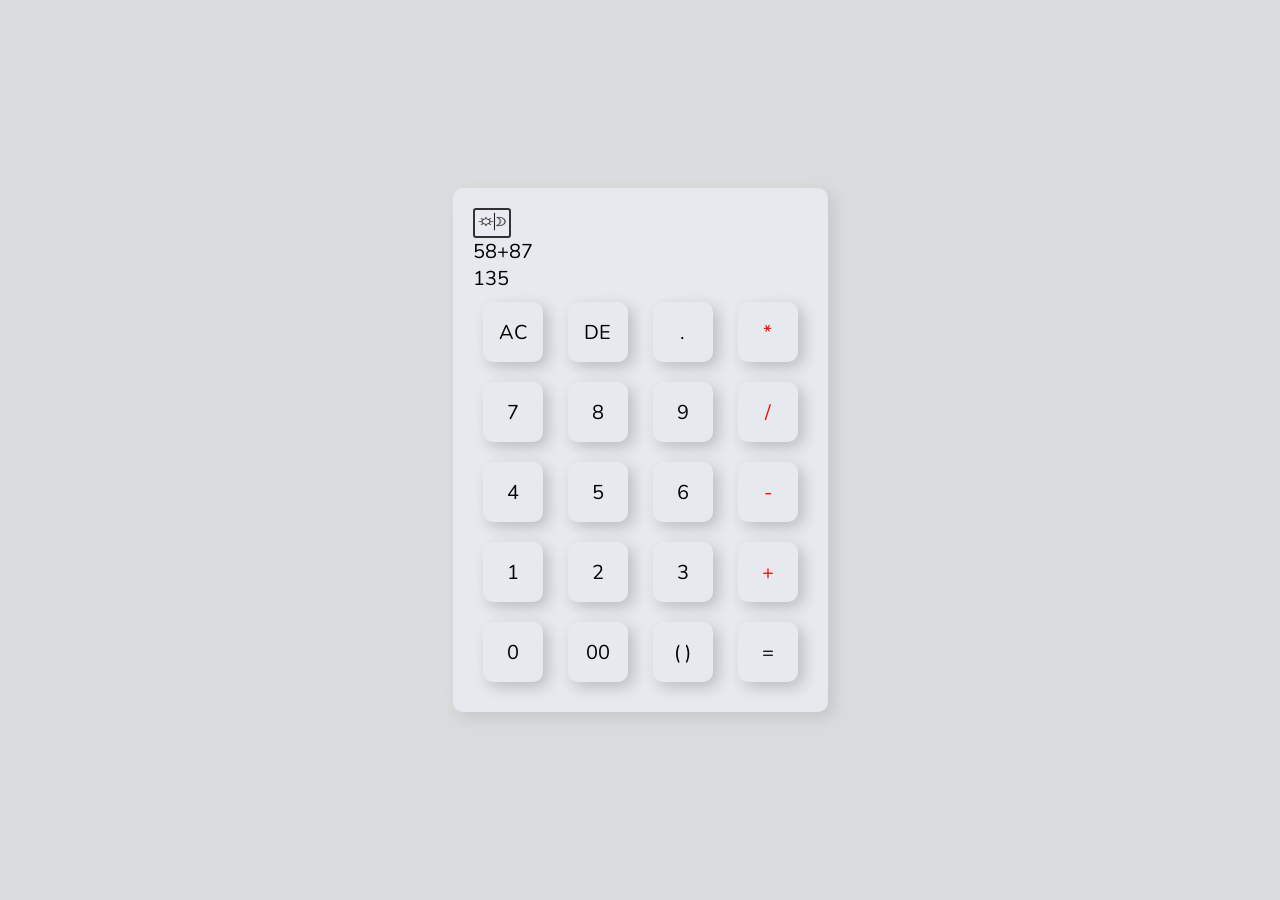
==== calculator.html @ 01ff297d "calculator" ====
<!DOCTYPE html>
<html lang="en">
  <head>
    <meta charset="UTF-8" />
    <meta http-equiv="X-UA-Compatible" content="IE=edge" />
    <meta name="viewport" content="width=device-width, initial-scale=1.0" />
    <title>Calculator By Atish</title>
    <link rel="stylesheet" href="calculator.css">
    <link rel="stylesheet" href="dark.css" disabled>
    <!-- <link rel="stylesheet" href="https://cdn.jsdelivr.net/npm/bootstrap@5.3.0-alpha1/dist/css/bootstrap.min.css -->
    <!-- "> -->
    <style>
      @import url("https://fonts.googleapis.com/css2?family=Nunito:wght@300;400;500;600;700&display=swap");
    </style>
  </head>

  <body>
   
    <div class="container dark">
      <div class="calculator dark">
        <button id="dark-mode-toggle" >
        <img class="myImg" src="day-and-night.png" alt="The Pulpit Rock" width="30" height="19"></button>
        <form>
         <div class="disply">
          <div class="disply_input">
58+87</div>
          <div class="disply_output">135</div>
         </div>
          <div>
            <input type="button" value="AC" class="all-clear" />
            <input type="button" value="DE" class="delete" />
            <input type="button" value="." class="button" />
            <input type="button" value="*" class="operator button" />
          </div>
          <div>
            <input type="button" value="7" class="button" />
            <input type="button" value="8" class="button" />
            <input type="button" value="9" class="button" />
            <input type="button" value="/" class="operator button" />
          </div>
          <div>
            <input type="button" value="4" class="button" />
            <input type="button" value="5" class="button" />
            <input type="button" value="6" class="button" />
            <input type="button" value="-" class="operator button" />
          </div>
          <div>
            <input type="button" value="1" class="button" />
            <input type="button" value="2" class="button" />
            <input type="button" value="3" class="button" />
            <input type="button" value="+" class="operator button" />
          </div>
          <div>
            <input type="button" value="0" class="button" />
            <input type="button" value="00" class="button" />
            <input type="button" value="( )" class="button" />
            <input type="button" value="=" class="equal button" />
          </div>
        </form>
      </div>
    </div>
    <script src="calculator.js"></script>
  
      </script>
  </body>
</html>
---- calculator.css ----
* {
  margin: 0;
  padding: 0;
  font-family: "Nunito", sans-serif;
  box-sizing: border-box;
}
* {
  box-sizing: border-box;
}
body {
  display: flex;
  justify-content: center;
  align-items: center;
  height: 100vh;
  margin: 0;
  transition: background 0.2s linear;
}
#dark-mode{
}
body.dark {
  background-color: #292c35;
}
.checkbox {
  opacity: 0;
  position: absolute;
}

.label {
  width: 50px;
  height: 26px;
  background-color:#111;
  display: flex;
  border-radius:50px;
  align-items: center;
  justify-content: space-between;
  padding: 5px;
  position: relative;
  transform: scale(1.5);
}
#dark-mode-toggle{
  background-color: rgb(234, 234, 243);color: rgb(13, 12, 12);padding:2px;border:2px rgb(51, 50, 50) solid;font-size:1.5 rem;
font-family: 'Franklin Gothic Medium', 'Arial Narrow', Arial, sans-serif;border-radius: 3px;
}
.container {
  height: 100vh;
  width: 100%;
  display: flex;
  align-items: center;
  justify-content: center;
  background-color: #dadbdd;
}
.calculator {
  background: #e6eaef;
  padding: 20px;
  border-radius: 10px;box-shadow: -8px -5px 21px rgba(255, 255, 255, 0.1),
  5px 5px 15px rgba(0, 5, 5, 0.1);font-size: 20px;
}
.calculator form input {
  border: 0;
  outline: 0;
  width: 60px;
  height: 60px;
  margin: 10px;
  cursor: pointer;
  color: black;
  border-radius: 10px;
  background: transparent;
  box-shadow: -8px -5px 21px rgba(255, 255, 255, 0.1),
    5px 5px 15px rgba(0, 5, 5, 0.2);font-size: 20px;
}
form .display{
  display: flex;justify-content: flex-end;margin: 20px 0;
}
form .display .disply_input{
  flex: 1;text-align: right;font-size: 40px;color: black;
}
form .display .disply_output{ f
  flex: 1;text-align: right;font-size: 40px;color: black;
}
.calculator form input.operator{
  color: red;
}
.calculator form input .equal{
  background-color: rgb(240, 233, 233);
}
---- dark.css ----
* {
    margin: 0;
    padding: 0;
    font-family: "Nunito", sans-serif;
    box-sizing: border-box;
  }
  .container {
    height: 100vh;
    width: 100%;
    display: flex;
    align-items: center;
    justify-content: center;
    background-color: #191d25;
  }
  .calculator {
    background: #181c20;
    padding: 20px;
    border-radius: 10px;box-shadow: -8px -5px 21px rgba(255, 255, 255, 0.1),
    5px 5px 15px rgba(0, 5, 5, 0.1);font-size: 20px;
  }
  .calculator form input {
    border: 0;
    outline: 0;
    width: 60px;
    height: 60px;
    margin: 10px;
    cursor: pointer;
    color: rgb(242, 234, 234);
    border-radius: 10px;
    background: transparent;
    box-shadow: -8px -5px 21px rgba(255, 255, 255, 0.1),
      5px 10px 5px rgba(0, 5, 5, 0.2);font-size: 20px;
  }

  #dark-mode-toggle{
    background-color: rgb(23, 23, 24);color:reverse;padding:2px;border:2px rgb(51, 50, 50) solid;font-size:1.5 rem;
  font-family: 'Franklin Gothic Medium', 'Arial Narrow', Arial, sans-serif;border-radius: 3px;
  }
  form .display{
    display: flex;justify-content: flex-end;margin: 20px 0;
  }
  form .display input{
    flex: 1;text-align: right;font-size: 40px;box-shadow: none;color: rgb(231, 209, 209);
  }
  .calculator form input.operator{
    color: red;
  }
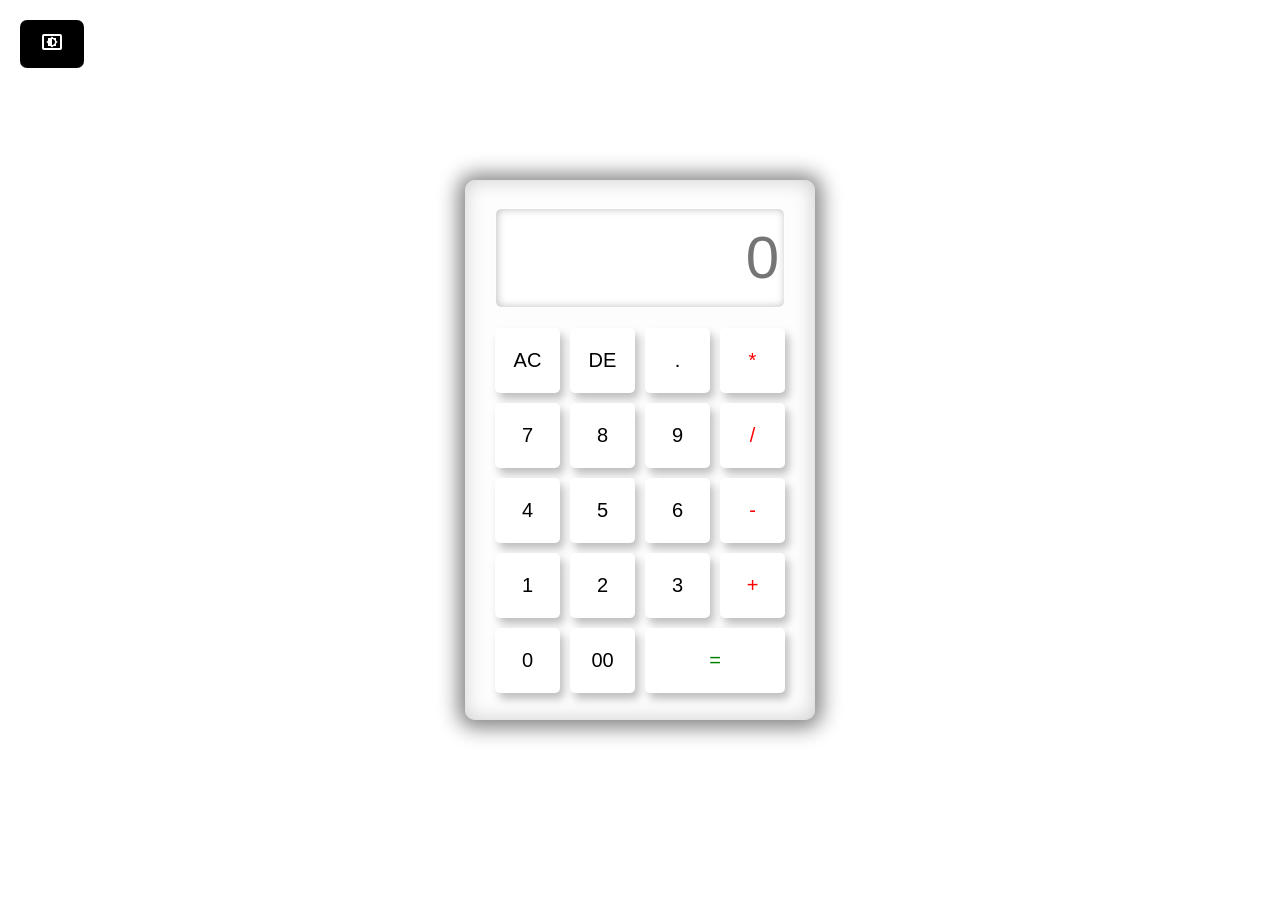
==== commit 5d6306cb: "UI change" ====
--- a/calculator.html
+++ b/calculator.html
@@ -2,65 +2,51 @@
 <html lang="en">
   <head>
     <meta charset="UTF-8" />
-    <meta http-equiv="X-UA-Compatible" content="IE=edge" />
     <meta name="viewport" content="width=device-width, initial-scale=1.0" />
-    <title>Calculator By Atish</title>
-    <link rel="stylesheet" href="calculator.css">
-    <link rel="stylesheet" href="dark.css" disabled>
-    <!-- <link rel="stylesheet" href="https://cdn.jsdelivr.net/npm/bootstrap@5.3.0-alpha1/dist/css/bootstrap.min.css -->
-    <!-- "> -->
-    <style>
-      @import url("https://fonts.googleapis.com/css2?family=Nunito:wght@300;400;500;600;700&display=swap");
-    </style>
+    <title>Calculator by Atish</title>
+    <link rel="stylesheet" href="calculator.css" />
+    <link
+      rel="stylesheet"
+      href="https://fonts.googleapis.com/css2?family=Material+Symbols+Outlined:opsz,wght,FILL,GRAD@24,400,0,0"
+    />
   </head>
-
   <body>
-   
-    <div class="container dark">
-      <div class="calculator dark">
-        <button id="dark-mode-toggle" >
-        <img class="myImg" src="day-and-night.png" alt="The Pulpit Rock" width="30" height="19"></button>
-        <form>
-         <div class="disply">
-          <div class="disply_input">
-58+87</div>
-          <div class="disply_output">135</div>
-         </div>
-          <div>
-            <input type="button" value="AC" class="all-clear" />
-            <input type="button" value="DE" class="delete" />
-            <input type="button" value="." class="button" />
-            <input type="button" value="*" class="operator button" />
-          </div>
-          <div>
-            <input type="button" value="7" class="button" />
-            <input type="button" value="8" class="button" />
-            <input type="button" value="9" class="button" />
-            <input type="button" value="/" class="operator button" />
-          </div>
-          <div>
-            <input type="button" value="4" class="button" />
-            <input type="button" value="5" class="button" />
-            <input type="button" value="6" class="button" />
-            <input type="button" value="-" class="operator button" />
-          </div>
-          <div>
-            <input type="button" value="1" class="button" />
-            <input type="button" value="2" class="button" />
-            <input type="button" value="3" class="button" />
-            <input type="button" value="+" class="operator button" />
-          </div>
-          <div>
-            <input type="button" value="0" class="button" />
-            <input type="button" value="00" class="button" />
-            <input type="button" value="( )" class="button" />
-            <input type="button" value="=" class="equal button" />
-          </div>
-        </form>
+    <div class="container">
+      <div class="darkTogglebtn">
+        <span class="material-symbols-outlined"> settings_brightness </span>
+      </div>
+      <div class="calculator">
+        <input type="text" placeholder="0" />
+        <div class="layer">
+          <button value="AC">AC</button>
+          <button>DE</button>
+          <button>.</button>
+          <button class="operator">*</button>
+        </div>
+        <div class="layer">
+          <button>7</button>
+          <button>8</button>
+          <button>9</button>
+          <button class="operator">/</button>
+        </div>
+        <div class="layer">
+          <button>4</button>
+          <button>5</button>
+          <button>6</button>
+          <button class="operator">-</button>
+        </div>
+        <div class="layer">
+          <button>1</button>
+          <button>2</button>
+          <button>3</button>
+          <button class="operator">+</button>
+        </div>
+        <div class="layer">
+          <button>0</button>
+          <button>00</button>
+          <button class="equal">=</button>
+        </div>
       </div>
     </div>
-    <script src="calculator.js"></script>
-  
-      </script>
   </body>
 </html>
--- a/calculator.css
+++ b/calculator.css
@@ -1,85 +1,93 @@
+@import url("https://fonts.googleapis.com/css2?family=Nunito:wght@300;400;500;600;700&display=swap");
+@import url("https://fonts.googleapis.com/css2?family=Micro+5&display=swap");
 * {
   margin: 0;
   padding: 0;
-  font-family: "Nunito", sans-serif;
+
   box-sizing: border-box;
-}
-* {
-  box-sizing: border-box;
-}
-body {
-  display: flex;
-  justify-content: center;
-  align-items: center;
-  height: 100vh;
-  margin: 0;
-  transition: background 0.2s linear;
-}
-#dark-mode{
-}
-body.dark {
-  background-color: #292c35;
-}
-.checkbox {
-  opacity: 0;
-  position: absolute;
-}
-
-.label {
-  width: 50px;
-  height: 26px;
-  background-color:#111;
-  display: flex;
-  border-radius:50px;
-  align-items: center;
-  justify-content: space-between;
-  padding: 5px;
-  position: relative;
-  transform: scale(1.5);
-}
-#dark-mode-toggle{
-  background-color: rgb(234, 234, 243);color: rgb(13, 12, 12);padding:2px;border:2px rgb(51, 50, 50) solid;font-size:1.5 rem;
-font-family: 'Franklin Gothic Medium', 'Arial Narrow', Arial, sans-serif;border-radius: 3px;
 }
 .container {
   height: 100vh;
   width: 100%;
+  background-color: rgb(255, 255, 255);
+  position: relative;
   display: flex;
+  justify-content: center;
   align-items: center;
-  justify-content: center;
-  background-color: #dadbdd;
+}
+.darkTogglebtn {
+  position: absolute;
+  padding: 10px 20px;
+  background-color: rgb(0, 0, 0);
+  border-radius: 7px;
+  color: white;
+  font-size: 16px;
+  top: 20px;
+  outline: none;
+  border: none;
+  cursor: pointer;
+  left: 20px;
 }
 .calculator {
-  background: #e6eaef;
-  padding: 20px;
-  border-radius: 10px;box-shadow: -8px -5px 21px rgba(255, 255, 255, 0.1),
-  5px 5px 15px rgba(0, 5, 5, 0.1);font-size: 20px;
+  height: 540px;
+  width: 350px;
+  user-select: none;
+  display: flex;
+  font-family: "Nunito", sans-serif;
+  justify-content: center;
+  flex-direction: column;
+  align-items: center;
+  background-color: rgb(253, 253, 253);
+  border-radius: 10px;
+  gap: 10px;
+  box-shadow: inset rgb(206, 203, 203) -1px 0px 20px 0px,
+    rgb(134, 133, 133) 0px 1px 20px 7px;
 }
-.calculator form input {
-  border: 0;
-  outline: 0;
-  width: 60px;
-  height: 60px;
-  margin: 10px;
+.layer {
+  display: flex;
+  gap: 10px;
+}
+button {
+  height: 65px;
+  align-items: center;
+  font-size: 20px;
+  border: none;
+  border-radius: 5px;
+  width: 65px;
+  box-shadow: 4px 6px 9px #bebebe;
+  background-color: #ffffff;
+  transition: 0.3s;
   cursor: pointer;
-  color: black;
-  border-radius: 10px;
-  background: transparent;
-  box-shadow: -8px -5px 21px rgba(255, 255, 255, 0.1),
-    5px 5px 15px rgba(0, 5, 5, 0.2);font-size: 20px;
 }
-form .display{
-  display: flex;justify-content: flex-end;margin: 20px 0;
+button:hover {
+  background-color: rgb(246, 246, 246);
 }
-form .display .disply_input{
-  flex: 1;text-align: right;font-size: 40px;color: black;
+.equal {
+  width: 140px;
+  color: green;
 }
-form .display .disply_output{ f
-  flex: 1;text-align: right;font-size: 40px;color: black;
+input {
+  height: 100px;
+  width: 290px;
+  font-size: 60px;
+  outline: none;
+  font-weight: 200;
+  border: none;
+  text-align: right;
+  color: #525151;
+  box-shadow: inset 1px 0px 9px #bebebe;
+  border: 1px solid white;
+  border-radius: 6px;
+  padding: 5px;
+  margin-bottom: 10px;
 }
-.calculator form input.operator{
+input ::-webkit-outer-spin-button,
+::-webkit-inner-spin-button {
+  display: none;
+}
+.operator {
   color: red;
 }
-.calculator form input .equal{
-  background-color: rgb(240, 233, 233);
-}+button:active {
+  box-shadow: none;
+}
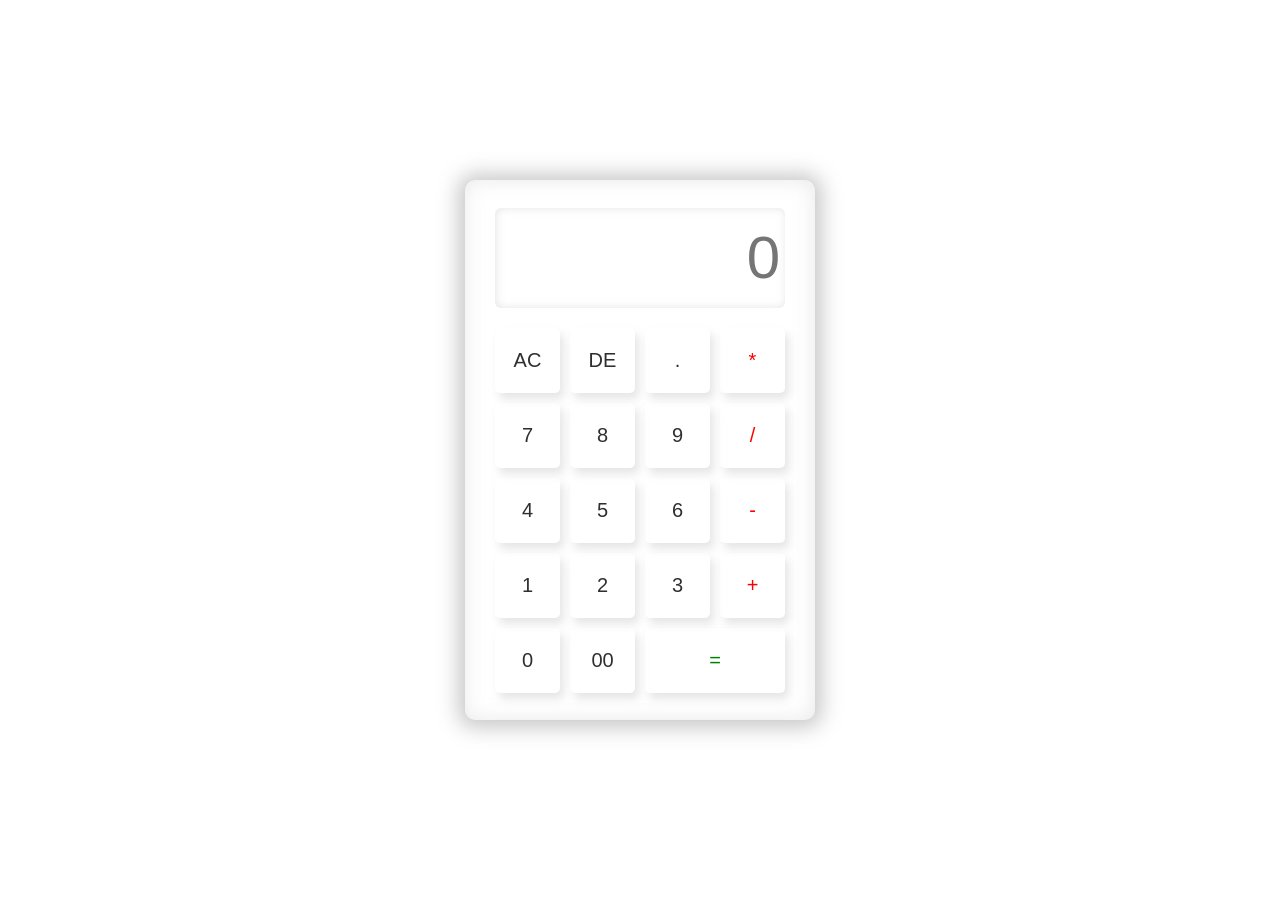
==== commit 0d21e843: "javascript added" ====
--- a/calculator.html
+++ b/calculator.html
@@ -12,11 +12,8 @@
   </head>
   <body>
     <div class="container">
-      <div class="darkTogglebtn">
-        <span class="material-symbols-outlined"> settings_brightness </span>
-      </div>
       <div class="calculator">
-        <input type="text" placeholder="0" />
+        <input type="text" placeholder="0" id="display" />
         <div class="layer">
           <button value="AC">AC</button>
           <button>DE</button>
@@ -48,5 +45,6 @@
         </div>
       </div>
     </div>
+    <script src="calculator.js"></script>
   </body>
 </html>
--- a/calculator.css
+++ b/calculator.css
@@ -9,25 +9,13 @@
 .container {
   height: 100vh;
   width: 100%;
-  background-color: rgb(255, 255, 255);
+
   position: relative;
   display: flex;
   justify-content: center;
   align-items: center;
 }
-.darkTogglebtn {
-  position: absolute;
-  padding: 10px 20px;
-  background-color: rgb(0, 0, 0);
-  border-radius: 7px;
-  color: white;
-  font-size: 16px;
-  top: 20px;
-  outline: none;
-  border: none;
-  cursor: pointer;
-  left: 20px;
-}
+
 .calculator {
   height: 540px;
   width: 350px;
@@ -37,11 +25,11 @@
   justify-content: center;
   flex-direction: column;
   align-items: center;
-  background-color: rgb(253, 253, 253);
+
   border-radius: 10px;
   gap: 10px;
-  box-shadow: inset rgb(206, 203, 203) -1px 0px 20px 0px,
-    rgb(134, 133, 133) 0px 1px 20px 7px;
+  box-shadow: inset rgba(206, 203, 203, 0.419) -1px 0px 20px 0px,
+    rgba(134, 133, 133, 0.44) 0px 1px 20px 7px;
 }
 .layer {
   display: flex;
@@ -54,13 +42,15 @@
   border: none;
   border-radius: 5px;
   width: 65px;
-  box-shadow: 4px 6px 9px #bebebe;
-  background-color: #ffffff;
+  color: #302f2f;
+  background-color: transparent;
+  box-shadow: 4px 6px 9px #bebebe64;
+
   transition: 0.3s;
   cursor: pointer;
 }
 button:hover {
-  background-color: rgb(246, 246, 246);
+  background-color: rgba(246, 246, 246, 0.273);
 }
 .equal {
   width: 140px;
@@ -75,11 +65,12 @@
   border: none;
   text-align: right;
   color: #525151;
-  box-shadow: inset 1px 0px 9px #bebebe;
-  border: 1px solid white;
+  box-shadow: inset 1px 0px 9px #bebebe67;
+
   border-radius: 6px;
   padding: 5px;
   margin-bottom: 10px;
+  background-color: transparent;
 }
 input ::-webkit-outer-spin-button,
 ::-webkit-inner-spin-button {
